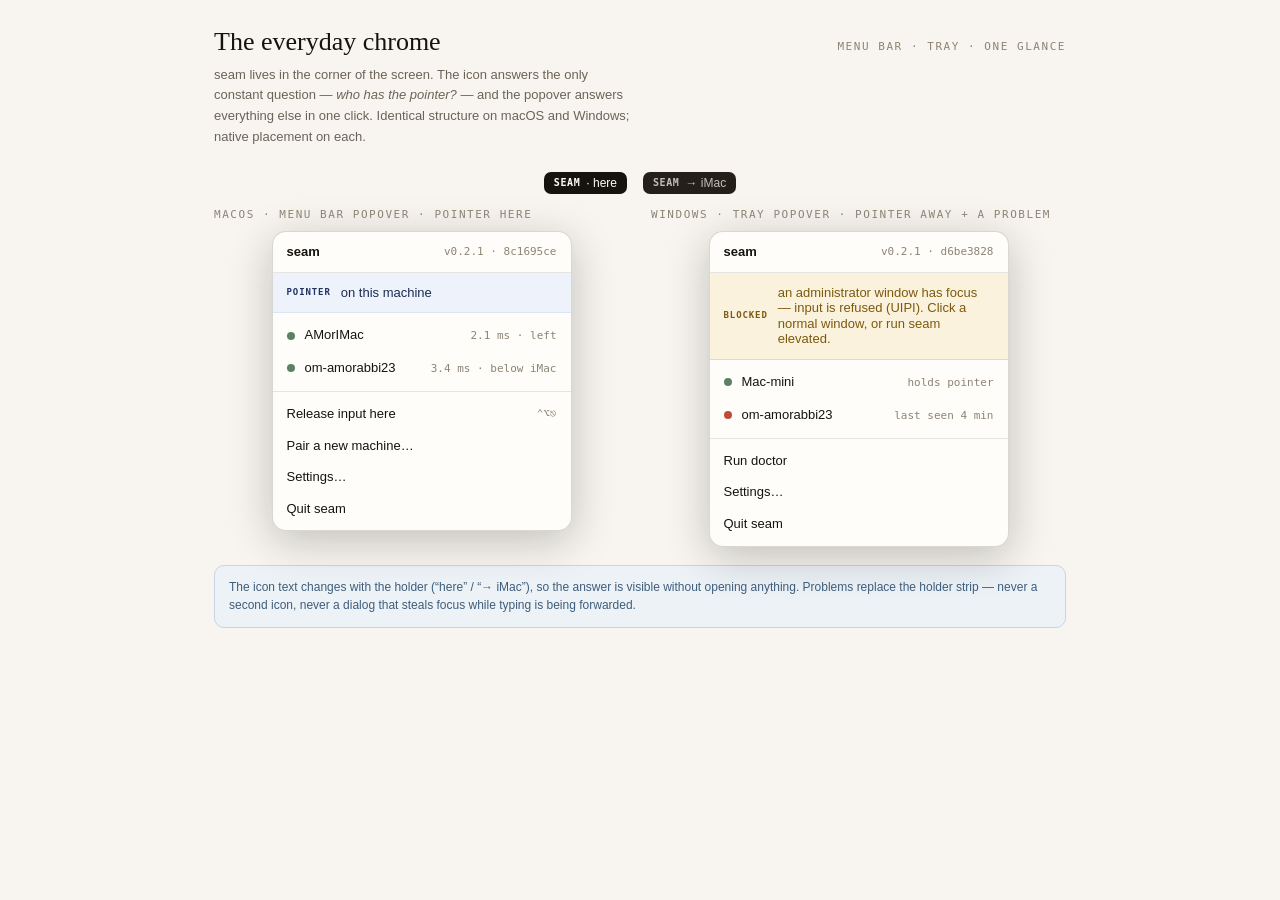
==== crates/seam-cli/ui/chrome.html @ 8b6c3191 "The binary grows its frontend - v0.3.0 The daemon now serves the Claude Design pages on a loopback p" ====
<!doctype html>
<html lang="en"><head>

<meta charset="utf-8"><meta name="viewport" content="width=device-width,initial-scale=1">
<title>seam — menu bar &amp; tray</title>
<link rel="stylesheet" href="_ds/tokens.css">
<style>
.shell{max-width:900px;margin:0 auto;padding:28px 24px 64px}
header.top{display:flex;align-items:baseline;justify-content:space-between;margin-bottom:8px}
header.top h1{font:400 var(--text-2xl)/1.1 var(--font-display)}
p.lede{color:var(--text-secondary);font:400 var(--text-sm)/1.6 var(--font-sans);max-width:58ch;margin-bottom:24px}
.pair{display:grid;grid-template-columns:1fr 1fr;gap:22px}
@media (max-width:760px){.pair{grid-template-columns:1fr}}
.variant>.label{display:block;margin-bottom:10px}
.popover{width:300px;background:var(--surface-card);border:1px solid var(--border-line);border-radius:var(--radius-lg);box-shadow:0 10px 44px var(--ink-a24);overflow:hidden;margin:0 auto}
.popover .head{padding:12px 14px;display:flex;align-items:center;gap:10px;border-bottom:1px solid var(--border-subtle)}
.popover .head .n{flex:1;font:600 var(--text-sm)/1.2 var(--font-sans)}
.popover .head .v{font:400 var(--text-2xs)/1.2 var(--font-mono);color:var(--text-tertiary)}
.holder{padding:12px 14px;background:var(--surface-accent-soft);display:flex;align-items:center;gap:10px;border-bottom:1px solid var(--indigo-100)}
.holder .k{font:600 9px/1.2 var(--font-mono);letter-spacing:.1em;color:var(--indigo-700)}
.holder .who{font:500 var(--text-sm)/1.2 var(--font-sans);color:var(--indigo-800)}
.plist{padding:6px 0}
.plist .p{display:flex;align-items:center;gap:10px;padding:8px 14px;font:400 var(--text-sm)/1.3 var(--font-sans)}
.plist .p:hover{background:var(--surface-hover)}
.plist .p .dot{width:8px;height:8px;border-radius:50%;flex:none}
.plist .p .dot.ok{background:var(--sage-500)}
.plist .p .dot.off{background:var(--rust-500)}
.plist .p .nm{flex:1}
.plist .p .ms{font:400 var(--text-2xs)/1.2 var(--font-mono);color:var(--text-tertiary)}
.popover .foot{border-top:1px solid var(--border-subtle);padding:6px 0}
.popover .foot .item{display:flex;align-items:center;justify-content:space-between;padding:8px 14px;font:400 var(--text-sm)/1.2 var(--font-sans);color:var(--text-primary)}
.popover .foot .item:hover{background:var(--surface-hover)}
.popover .foot .item .sc{font:400 var(--text-2xs)/1 var(--font-mono);color:var(--text-tertiary)}
.menubar{display:flex;justify-content:center;gap:16px;margin-bottom:14px}
.mb-item{display:inline-flex;align-items:center;gap:6px;padding:5px 10px;border-radius:7px;background:var(--surface-inverse);color:var(--text-inverse);font:500 var(--text-xs)/1 var(--font-sans)}
.mb-item .g{font:600 10px/1 var(--font-mono);letter-spacing:.06em}
.mb-item.away{background:var(--surface-inverse-soft);color:var(--text-inverse-secondary)}
.note{margin-top:18px;padding:12px 14px;border-radius:var(--radius-md);background:var(--feedback-info-bg);border:1px solid var(--feedback-info-line);color:var(--feedback-info-fg);font:400 var(--text-xs)/1.55 var(--font-sans)}
</style></head><body>
<div class="shell">
  <header class="top"><h1>The everyday chrome</h1><span class="label">menu bar · tray · one glance</span></header>
  <p class="lede">seam lives in the corner of the screen. The icon answers the only constant question — <i>who has the pointer?</i> — and the popover answers everything else in one click. Identical structure on macOS and Windows; native placement on each.</p>

  <div class="menubar">
    <span class="mb-item"><span class="g">SEAM</span> · here</span>
    <span class="mb-item away"><span class="g">SEAM</span> → iMac</span>
  </div>

  <div class="pair">
    <div class="variant">
      <span class="label">macOS · menu bar popover · pointer here</span>
      <div class="popover">
        <div class="head"><span class="n">seam</span><span class="v">v0.2.1 · 8c1695ce</span></div>
        <div class="holder"><span class="k">POINTER</span><span class="who">on this machine</span></div>
        <div class="plist">
          <div class="p"><span class="dot ok"></span><span class="nm">AMorIMac</span><span class="ms">2.1 ms · left</span></div>
          <div class="p"><span class="dot ok"></span><span class="nm">om-amorabbi23</span><span class="ms">3.4 ms · below iMac</span></div>
        </div>
        <div class="foot">
          <div class="item"><span>Release input here</span><span class="sc">⌃⌥⎋</span></div>
          <div class="item"><span>Pair a new machine…</span></div>
          <div class="item"><span>Settings…</span></div>
          <div class="item"><span>Quit seam</span></div>
        </div>
      </div>
    </div>

    <div class="variant">
      <span class="label">windows · tray popover · pointer away + a problem</span>
      <div class="popover">
        <div class="head"><span class="n">seam</span><span class="v">v0.2.1 · d6be3828</span></div>
        <div class="holder" style="background:var(--feedback-warning-bg);border-color:var(--feedback-warning-line)"><span class="k" style="color:var(--feedback-warning-fg)">BLOCKED</span><span class="who" style="color:var(--feedback-warning-fg)">an administrator window has focus — input is refused (UIPI). Click a normal window, or run seam elevated.</span></div>
        <div class="plist">
          <div class="p"><span class="dot ok"></span><span class="nm">Mac-mini</span><span class="ms">holds pointer</span></div>
          <div class="p"><span class="dot off"></span><span class="nm">om-amorabbi23</span><span class="ms">last seen 4 min</span></div>
        </div>
        <div class="foot">
          <div class="item"><span>Run doctor</span></div>
          <div class="item"><span>Settings…</span></div>
          <div class="item"><span>Quit seam</span></div>
        </div>
      </div>
    </div>
  </div>

  <p class="note">The icon text changes with the holder (“here” / “→ iMac”), so the answer is visible without opening anything. Problems replace the holder strip — never a second icon, never a dialog that steals focus while typing is being forwarded.</p>
</div>
</body></html>
---- crates/seam-cli/ui/_ds/tokens.css ----
/* Seam pages — token mirror of the Seams Design System (source of truth:
   project 22ae8beb, tokens/*.css). Values copied verbatim; edit THERE, re-mirror here. */
:root{
  --paper-000:#FFFDFA;--paper-050:#F8F5F0;--paper-100:#F1ECE4;--paper-200:#E5DED3;--paper-300:#D2C9BB;--paper-400:#B9AE9C;
  --ink-900:#16130F;--ink-800:#241F19;--ink-700:#3A342C;--ink-600:#524A3F;--ink-500:#6B6357;--ink-400:#8C8474;--ink-300:#AAA294;
  --indigo-900:#14203D;--indigo-800:#1A2B52;--indigo-700:#1E3363;--indigo-600:#2B4685;--indigo-500:#3A57A0;--indigo-300:#8CA0CC;--indigo-100:#DCE3F2;--indigo-050:#EEF2FA;
  --thread-700:#93380F;--thread-600:#B04517;--thread-500:#C1531F;--thread-200:#F0C9AE;--thread-050:#FBEDE3;
  --sage-700:#33513A;--sage-600:#45684E;--sage-500:#5B8265;--sage-200:#C3D6C7;--sage-050:#EAF1EB;
  --amber-700:#7D590E;--amber-600:#9C6F12;--amber-500:#B98A22;--amber-200:#EBD9A8;--amber-050:#FAF2DD;
  --rust-700:#822A1E;--rust-600:#A33526;--rust-500:#BE4B3B;--rust-200:#EEC4BC;--rust-050:#FBEBE8;
  --chalk-700:#3E5D7C;--chalk-600:#4E7396;--chalk-500:#5D82A8;--chalk-200:#C6D6E4;--chalk-050:#EDF2F7;
  --ink-a04:rgba(22,19,15,.04);--ink-a06:rgba(22,19,15,.06);--ink-a10:rgba(22,19,15,.10);--ink-a16:rgba(22,19,15,.16);--ink-a24:rgba(22,19,15,.24);--ink-a40:rgba(22,19,15,.40);--ink-a64:rgba(22,19,15,.64);
  --paper-a08:rgba(255,253,250,.08);--paper-a16:rgba(255,253,250,.16);--paper-a72:rgba(255,253,250,.72);

  --text-primary:var(--ink-900);--text-secondary:var(--ink-500);--text-tertiary:var(--ink-400);
  --text-inverse:var(--paper-000);--text-inverse-secondary:var(--paper-a72);
  --text-link:var(--indigo-600);--text-accent:var(--thread-600);--text-disabled:var(--ink-300);
  --surface-page:var(--paper-050);--surface-card:var(--paper-000);--surface-sunken:var(--paper-100);
  --surface-muted:var(--paper-200);--surface-inverse:var(--ink-900);--surface-inverse-soft:var(--ink-800);
  --surface-accent:var(--indigo-600);--surface-accent-soft:var(--indigo-050);--surface-hover:var(--paper-100);--surface-selected:var(--indigo-050);
  --border-subtle:var(--ink-a10);--border-line:var(--ink-a16);--border-heavy:var(--ink-a24);
  --border-accent:var(--indigo-600);--border-focus:var(--indigo-600);--border-error:var(--rust-600);
  --action-primary:var(--indigo-600);--action-primary-hover:var(--indigo-700);--action-danger:var(--rust-600);
  --feedback-info-fg:var(--chalk-700);--feedback-info-bg:var(--chalk-050);--feedback-info-line:var(--chalk-200);
  --feedback-success-fg:var(--sage-700);--feedback-success-bg:var(--sage-050);--feedback-success-line:var(--sage-200);
  --feedback-warning-fg:var(--amber-700);--feedback-warning-bg:var(--amber-050);--feedback-warning-line:var(--amber-200);
  --feedback-danger-fg:var(--rust-700);--feedback-danger-bg:var(--rust-050);--feedback-danger-line:var(--rust-200);

  /* seam state vocabulary, derived from the DS status ramps */
  --peer-connected-fg:var(--sage-700);--peer-connected-bg:var(--sage-050);
  --peer-holding-fg:var(--indigo-700);--peer-holding-bg:var(--indigo-050);
  --peer-degraded-fg:var(--amber-700);--peer-degraded-bg:var(--amber-050);
  --peer-offline-fg:var(--rust-700);--peer-offline-bg:var(--rust-050);

  --font-sans:"Archivo","Helvetica Neue",Helvetica,Arial,sans-serif;
  --font-display:"Instrument Serif",Georgia,"Times New Roman",serif;
  --font-mono:"IBM Plex Mono",ui-monospace,"SFMono-Regular",Menlo,monospace;
  --text-2xs:11px;--text-xs:12px;--text-sm:13px;--text-base:14px;--text-md:16px;--text-lg:18px;--text-xl:21px;--text-2xl:26px;--text-3xl:32px;
  --type-label:500 var(--text-2xs)/1.2 var(--font-mono);
  --radius-sm:6px;--radius-md:10px;--radius-lg:14px;
  --shadow-card:0 1px 2px var(--ink-a06),0 4px 16px var(--ink-a06);
}
*{box-sizing:border-box;margin:0}
body{background:var(--surface-page);color:var(--text-primary);font:400 var(--text-base)/1.5 var(--font-sans)}
.label{font:var(--type-label);letter-spacing:.14em;text-transform:uppercase;color:var(--text-tertiary)}
.card{background:var(--surface-card);border:1px solid var(--border-subtle);border-radius:var(--radius-lg);box-shadow:var(--shadow-card)}
.pill{display:inline-flex;align-items:center;gap:6px;padding:3px 10px;border-radius:999px;font:500 var(--text-xs)/1.2 var(--font-sans)}
.pill .dot{width:7px;height:7px;border-radius:50%;background:currentColor}
.pill.connected{color:var(--peer-connected-fg);background:var(--peer-connected-bg)}
.pill.holding{color:var(--peer-holding-fg);background:var(--peer-holding-bg)}
.pill.degraded{color:var(--peer-degraded-fg);background:var(--peer-degraded-bg)}
.pill.offline{color:var(--peer-offline-fg);background:var(--peer-offline-bg)}
.mono{font-family:var(--font-mono)}
button.btn{font:500 var(--text-sm)/1.2 var(--font-sans);padding:8px 14px;border-radius:var(--radius-md);border:1px solid var(--border-line);background:var(--surface-card);color:var(--text-primary);cursor:pointer}
button.btn.primary{background:var(--action-primary);border-color:var(--action-primary);color:var(--text-inverse)}
button.btn.ghost{border-color:transparent;background:transparent;color:var(--text-link)}
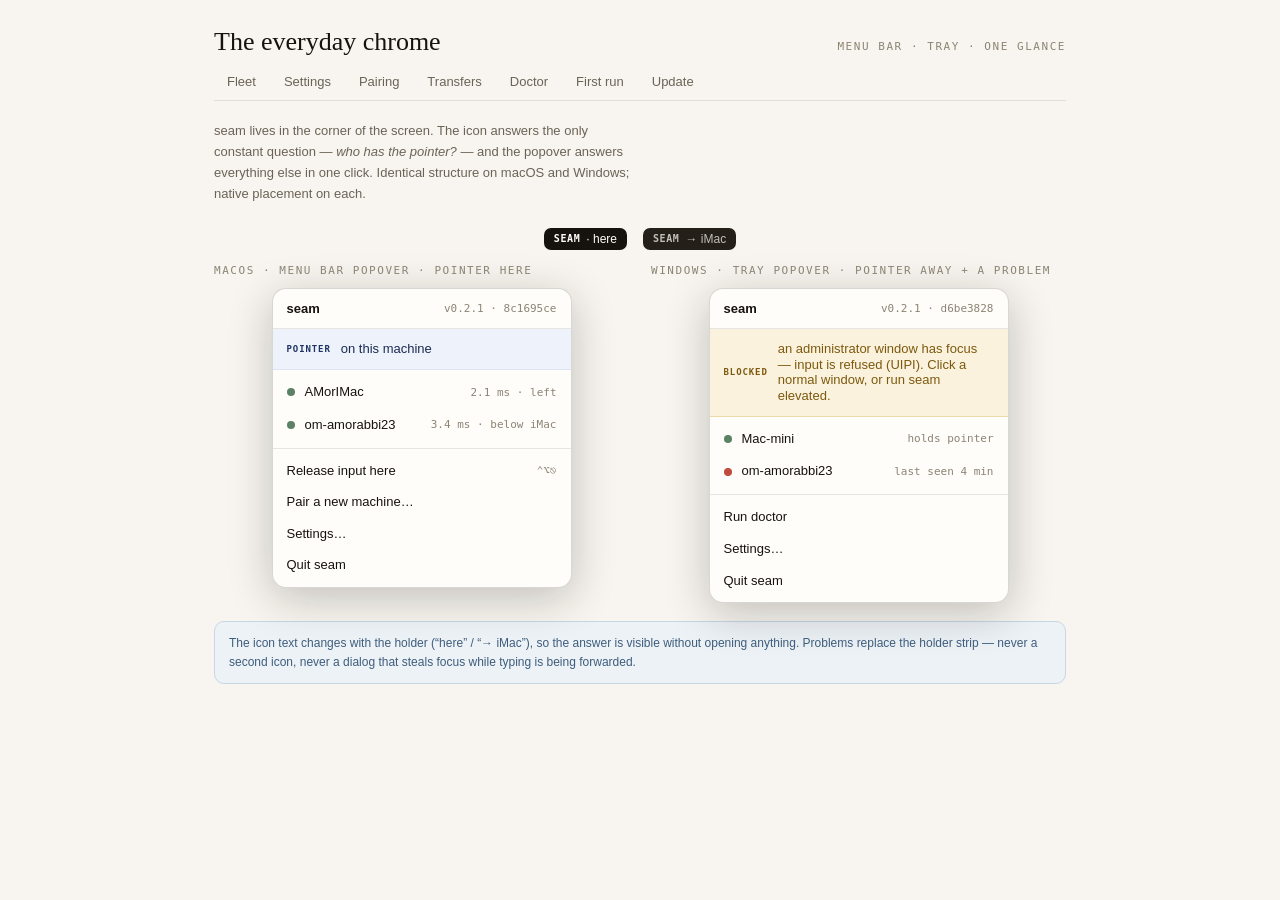
==== commit ea936378: "Navigation on every page; write down why leaves cannot see each other - v0.4.1 Six of nine pages had" ====
--- a/crates/seam-cli/ui/chrome.html
+++ b/crates/seam-cli/ui/chrome.html
@@ -85,4 +85,6 @@
 
   <p class="note">The icon text changes with the holder (“here” / “→ iMac”), so the answer is visible without opening anything. Problems replace the holder strip — never a second icon, never a dialog that steals focus while typing is being forwarded.</p>
 </div>
+<script src="_ds/nav.js"></script>
+<script src="_ds/shared.js"></script>
 </body></html>
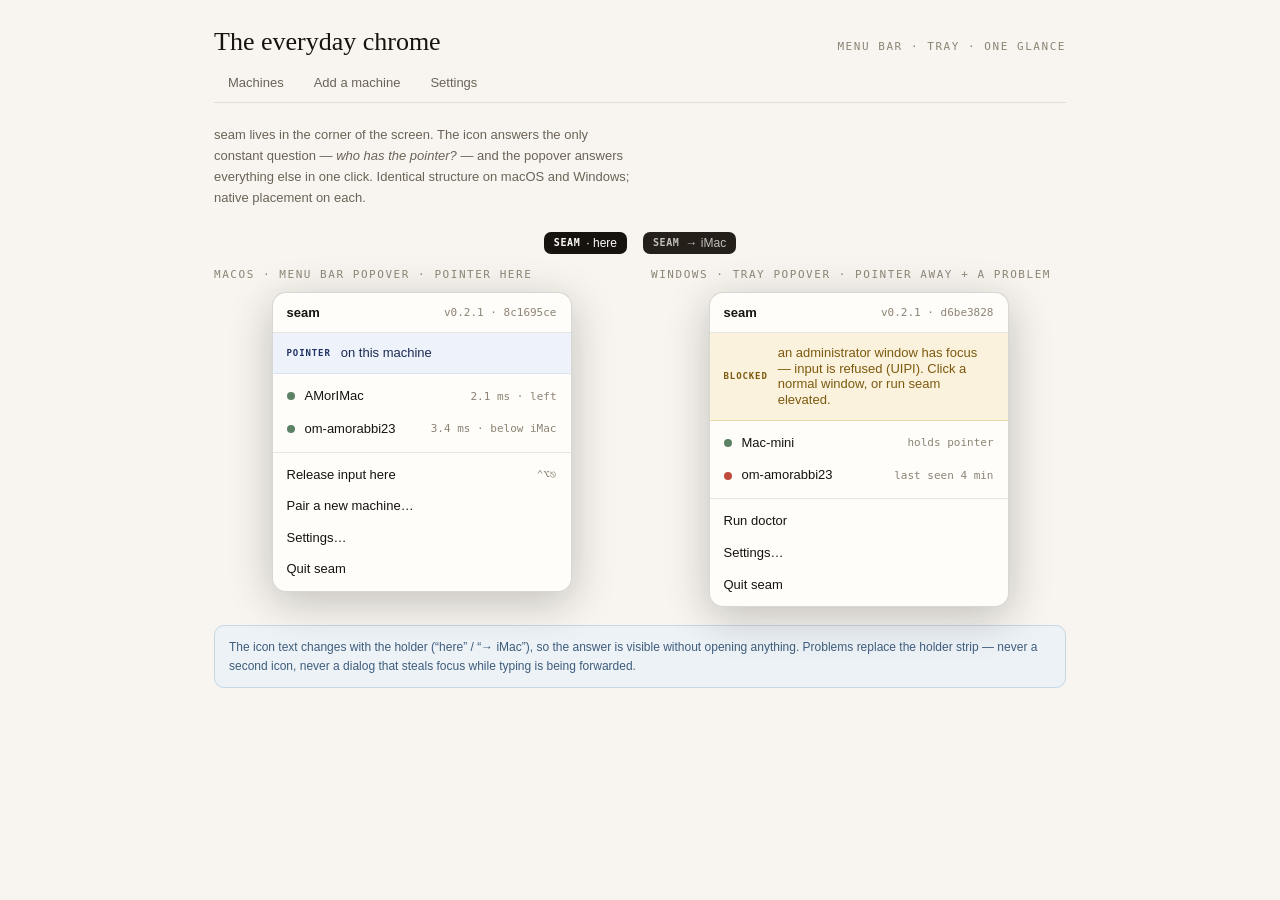
==== commit 9a29cd98: "Say what is happening while a machine joins - v0.6.3 Simplifying to three sections removed the activ" ====
--- a/crates/seam-cli/ui/chrome.html
+++ b/crates/seam-cli/ui/chrome.html
@@ -87,4 +87,6 @@
 </div>
 <script src="_ds/nav.js"></script>
 <script src="_ds/shared.js"></script>
+<script src="_ds/quit.js"></script>
+<script src="_ds/activity.js"></script>
 </body></html>
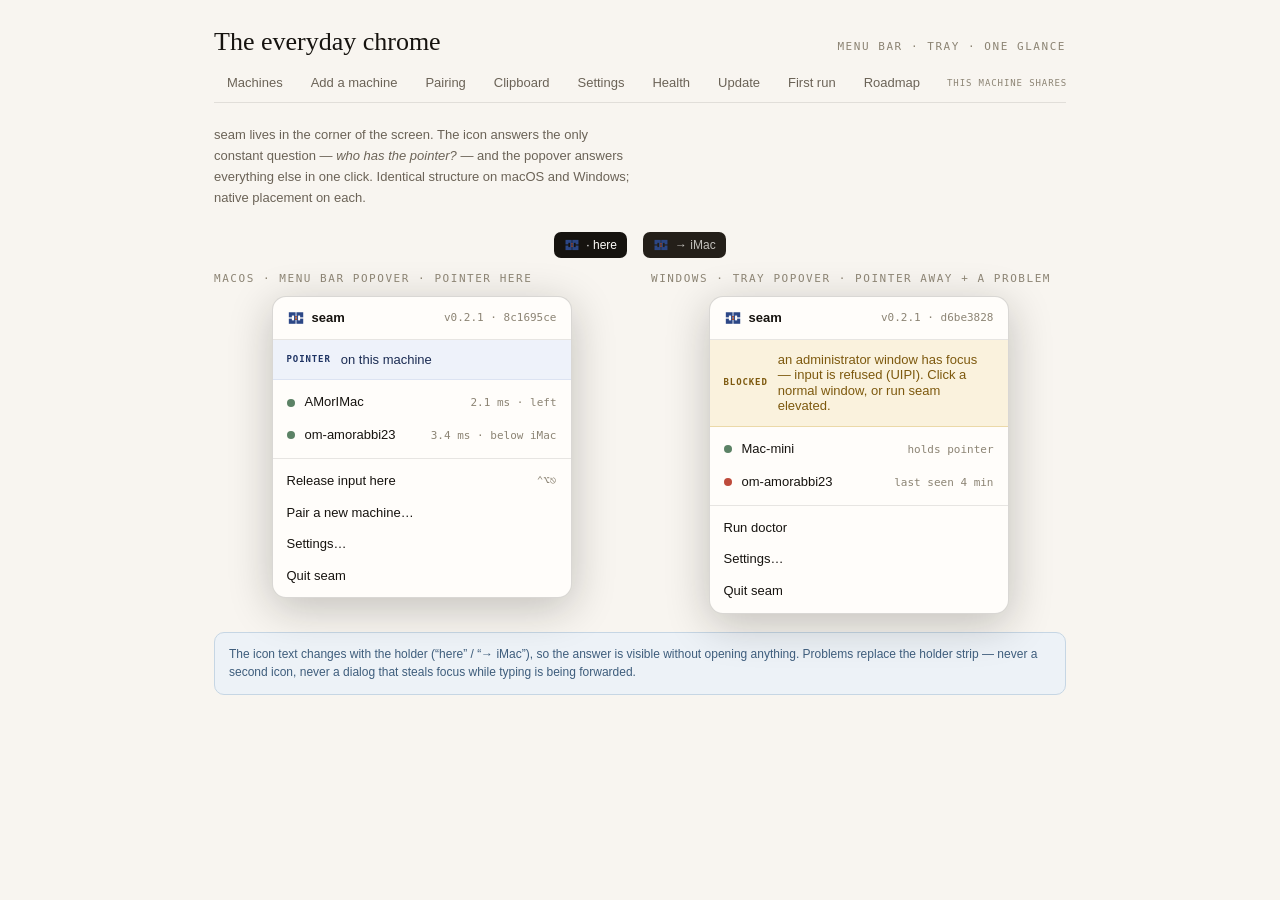
==== commit 4693ca1a: "Add Seam logo assets and branded UI" ====
--- a/crates/seam-cli/ui/chrome.html
+++ b/crates/seam-cli/ui/chrome.html
@@ -3,6 +3,7 @@
 
 <meta charset="utf-8"><meta name="viewport" content="width=device-width,initial-scale=1">
 <title>seam — menu bar &amp; tray</title>
+<link rel="icon" type="image/png" sizes="32x32" href="_ds/assets/logo/seam-logo-32.png">
 <link rel="stylesheet" href="_ds/tokens.css">
 <style>
 .shell{max-width:900px;margin:0 auto;padding:28px 24px 64px}
@@ -42,15 +43,15 @@
   <p class="lede">seam lives in the corner of the screen. The icon answers the only constant question — <i>who has the pointer?</i> — and the popover answers everything else in one click. Identical structure on macOS and Windows; native placement on each.</p>
 
   <div class="menubar">
-    <span class="mb-item"><span class="g">SEAM</span> · here</span>
-    <span class="mb-item away"><span class="g">SEAM</span> → iMac</span>
+    <span class="mb-item"><span class="g"><img class="brand-icon" src="_ds/assets/logo/seam-logo-32.png" alt="seam"></span> · here</span>
+    <span class="mb-item away"><span class="g"><img class="brand-icon" src="_ds/assets/logo/seam-logo-32.png" alt="seam"></span> → iMac</span>
   </div>
 
   <div class="pair">
     <div class="variant">
       <span class="label">macOS · menu bar popover · pointer here</span>
       <div class="popover">
-        <div class="head"><span class="n">seam</span><span class="v">v0.2.1 · 8c1695ce</span></div>
+        <div class="head"><span class="n brand-mini"><img class="brand-icon" src="_ds/assets/logo/seam-logo-32.png" alt="">seam</span><span class="v">v0.2.1 · 8c1695ce</span></div>
         <div class="holder"><span class="k">POINTER</span><span class="who">on this machine</span></div>
         <div class="plist">
           <div class="p"><span class="dot ok"></span><span class="nm">AMorIMac</span><span class="ms">2.1 ms · left</span></div>
@@ -68,7 +69,7 @@
     <div class="variant">
       <span class="label">windows · tray popover · pointer away + a problem</span>
       <div class="popover">
-        <div class="head"><span class="n">seam</span><span class="v">v0.2.1 · d6be3828</span></div>
+        <div class="head"><span class="n brand-mini"><img class="brand-icon" src="_ds/assets/logo/seam-logo-32.png" alt="">seam</span><span class="v">v0.2.1 · d6be3828</span></div>
         <div class="holder" style="background:var(--feedback-warning-bg);border-color:var(--feedback-warning-line)"><span class="k" style="color:var(--feedback-warning-fg)">BLOCKED</span><span class="who" style="color:var(--feedback-warning-fg)">an administrator window has focus — input is refused (UIPI). Click a normal window, or run seam elevated.</span></div>
         <div class="plist">
           <div class="p"><span class="dot ok"></span><span class="nm">Mac-mini</span><span class="ms">holds pointer</span></div>
--- a/crates/seam-cli/ui/_ds/tokens.css
+++ b/crates/seam-cli/ui/_ds/tokens.css
@@ -54,3 +54,11 @@
 button.btn{font:500 var(--text-sm)/1.2 var(--font-sans);padding:8px 14px;border-radius:var(--radius-md);border:1px solid var(--border-line);background:var(--surface-card);color:var(--text-primary);cursor:pointer}
 button.btn.primary{background:var(--action-primary);border-color:var(--action-primary);color:var(--text-inverse)}
 button.btn.ghost{border-color:transparent;background:transparent;color:var(--text-link)}
+
+/* seam brand lockups — source mark lives in the Design System assets/logo folder */
+.brand-lockup{display:inline-flex;align-items:center;gap:10px}
+.brand-lockup>img{display:block;width:30px;height:30px;object-fit:contain;flex:none}
+.brand-icon{display:block;width:16px;height:16px;object-fit:contain;flex:none}
+.brand-mini{display:inline-flex!important;align-items:center;gap:7px}
+.brand-mini .brand-icon{width:18px;height:18px}
+@media (max-width:560px){.brand-lockup{gap:8px}.brand-lockup>img{width:26px;height:26px}}
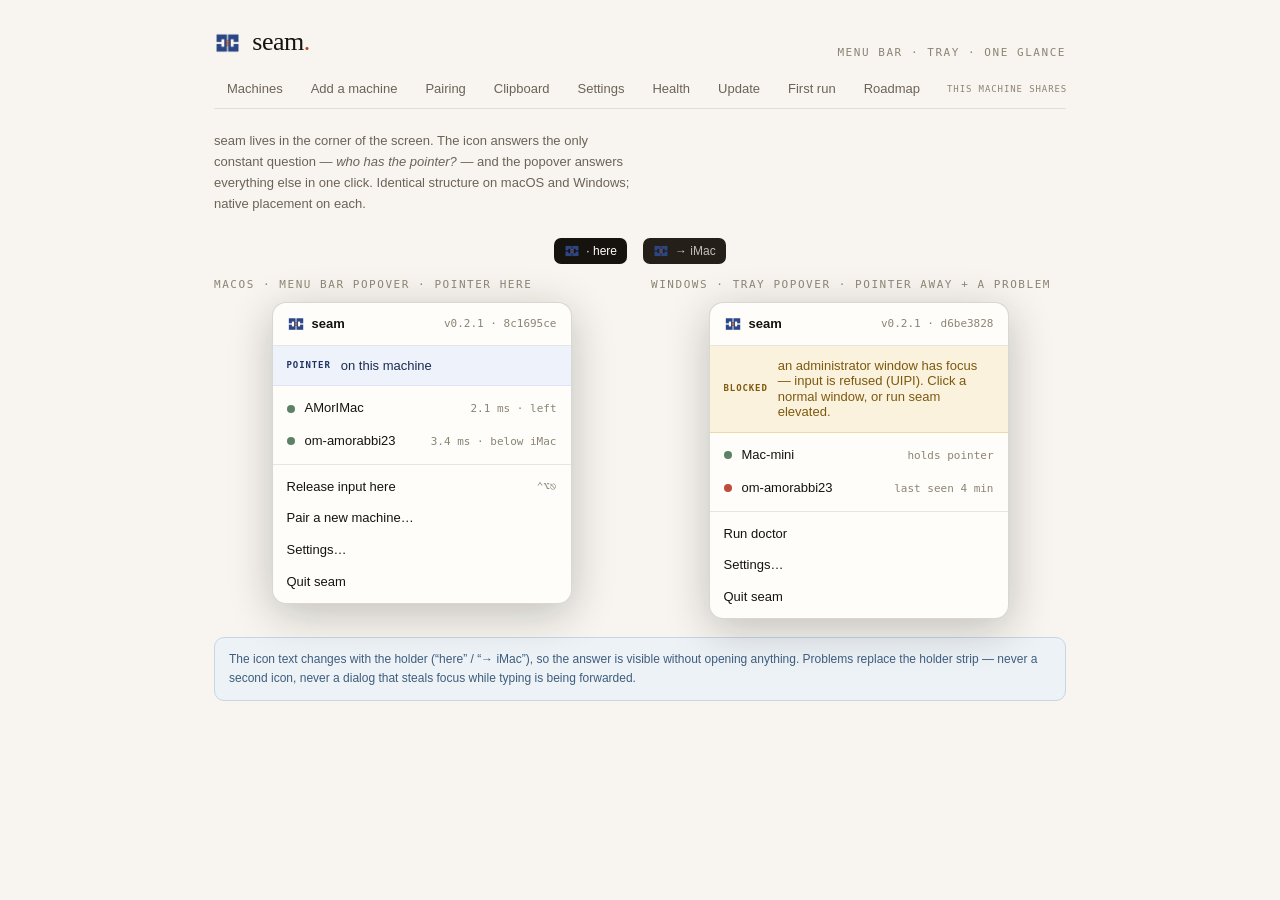
==== commit 74474a7d: "Use the new logo across the app - v0.7.3 The Design System gained a mark: two indigo bracket forms m" ====
--- a/crates/seam-cli/ui/chrome.html
+++ b/crates/seam-cli/ui/chrome.html
@@ -90,4 +90,5 @@
 <script src="_ds/shared.js"></script>
 <script src="_ds/quit.js"></script>
 <script src="_ds/activity.js"></script>
+<script src="_ds/brand.js"></script>
 </body></html>
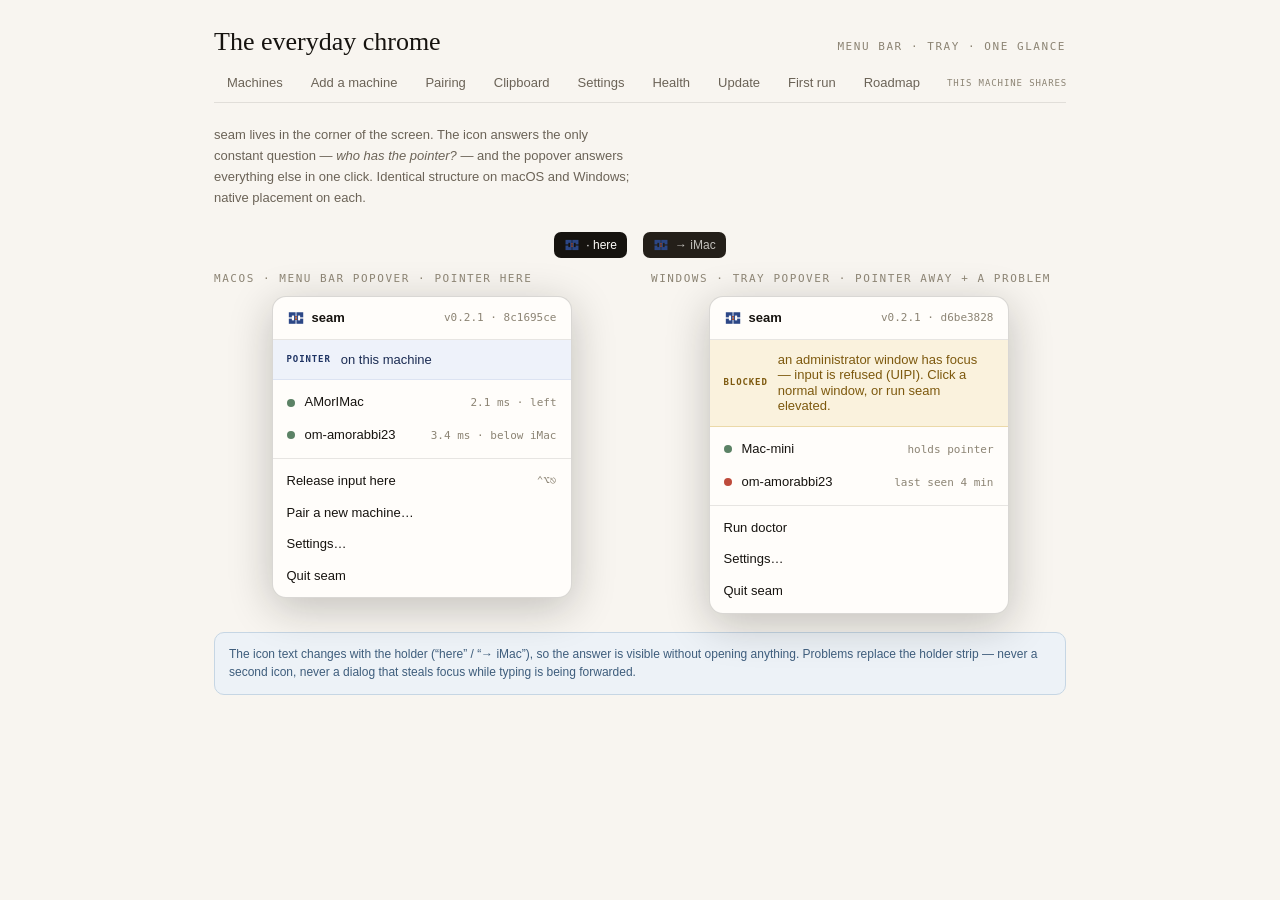
==== commit 5403854e: "Delete the duplicate wordmark I added - v0.7.5 The heading read 'seam. seam.'  The design already ca" ====
--- a/crates/seam-cli/ui/chrome.html
+++ b/crates/seam-cli/ui/chrome.html
@@ -90,5 +90,4 @@
 <script src="_ds/shared.js"></script>
 <script src="_ds/quit.js"></script>
 <script src="_ds/activity.js"></script>
-<script src="_ds/brand.js"></script>
 </body></html>
